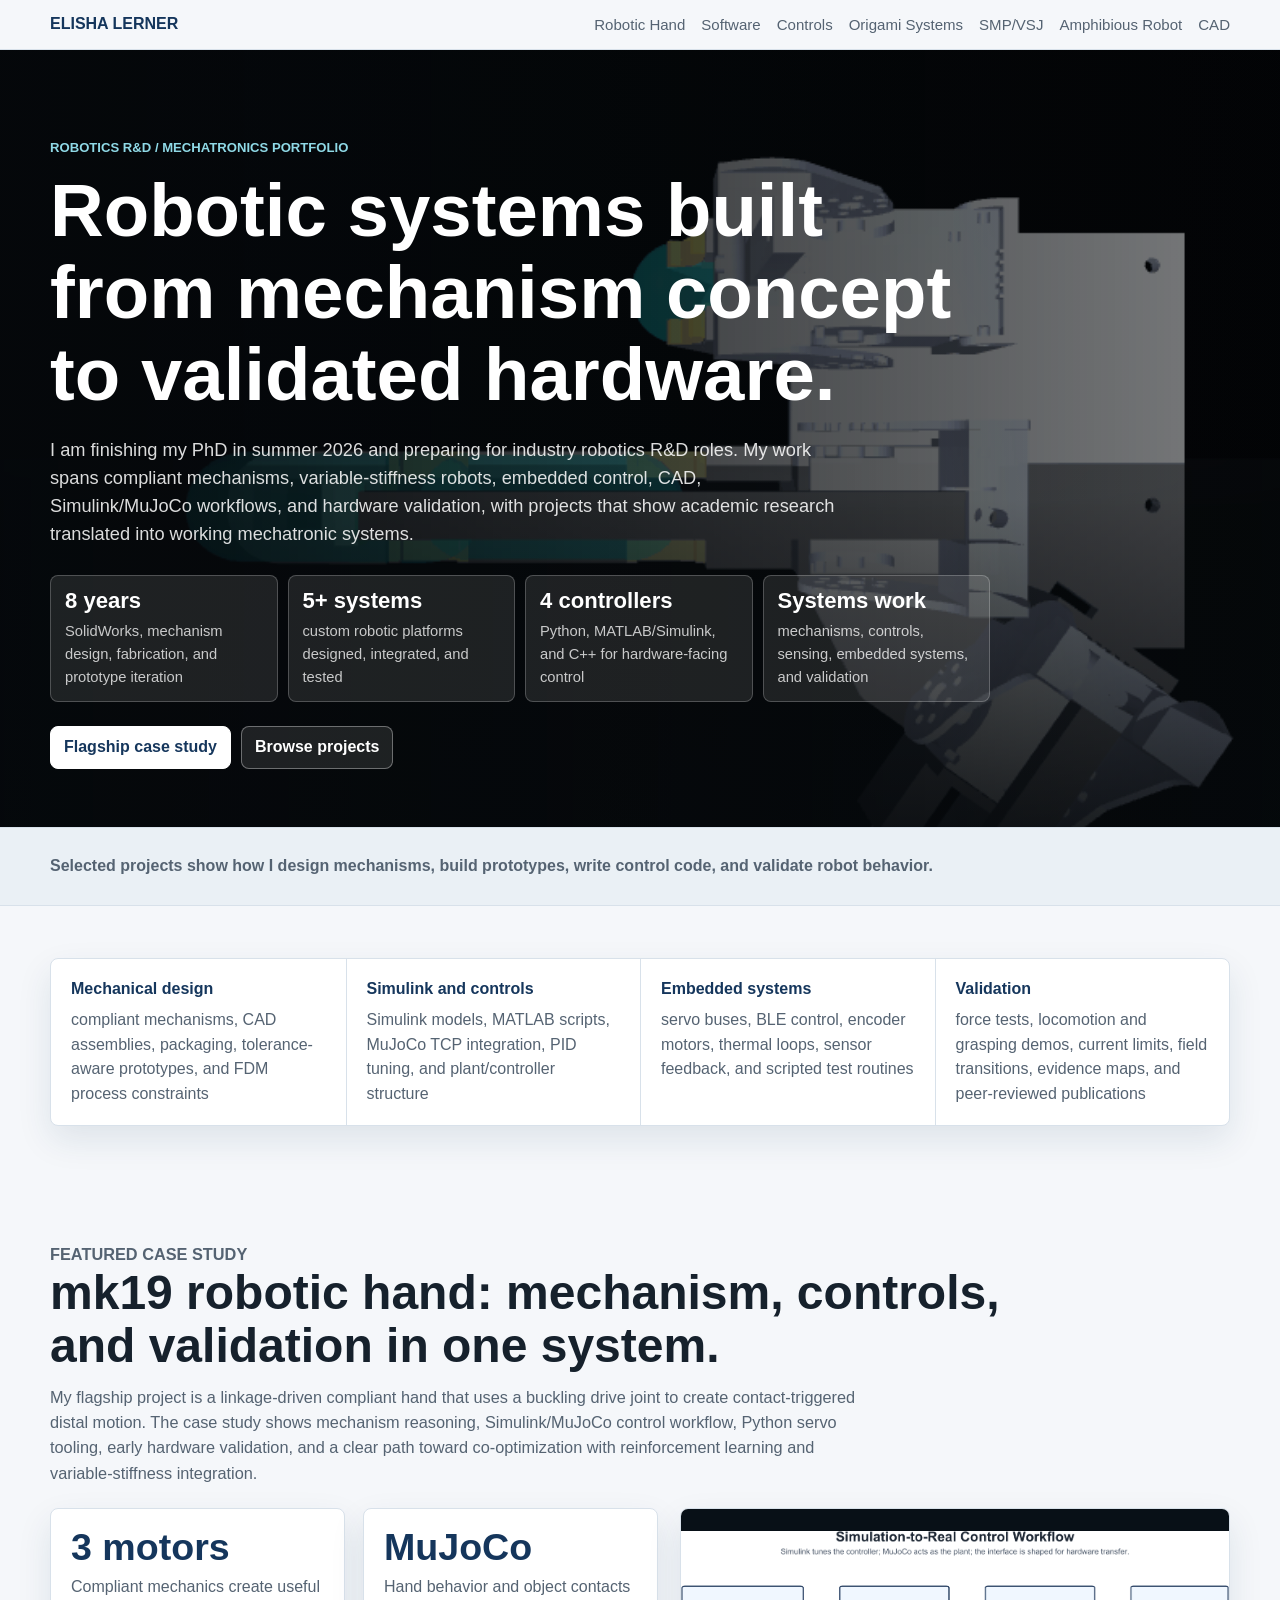
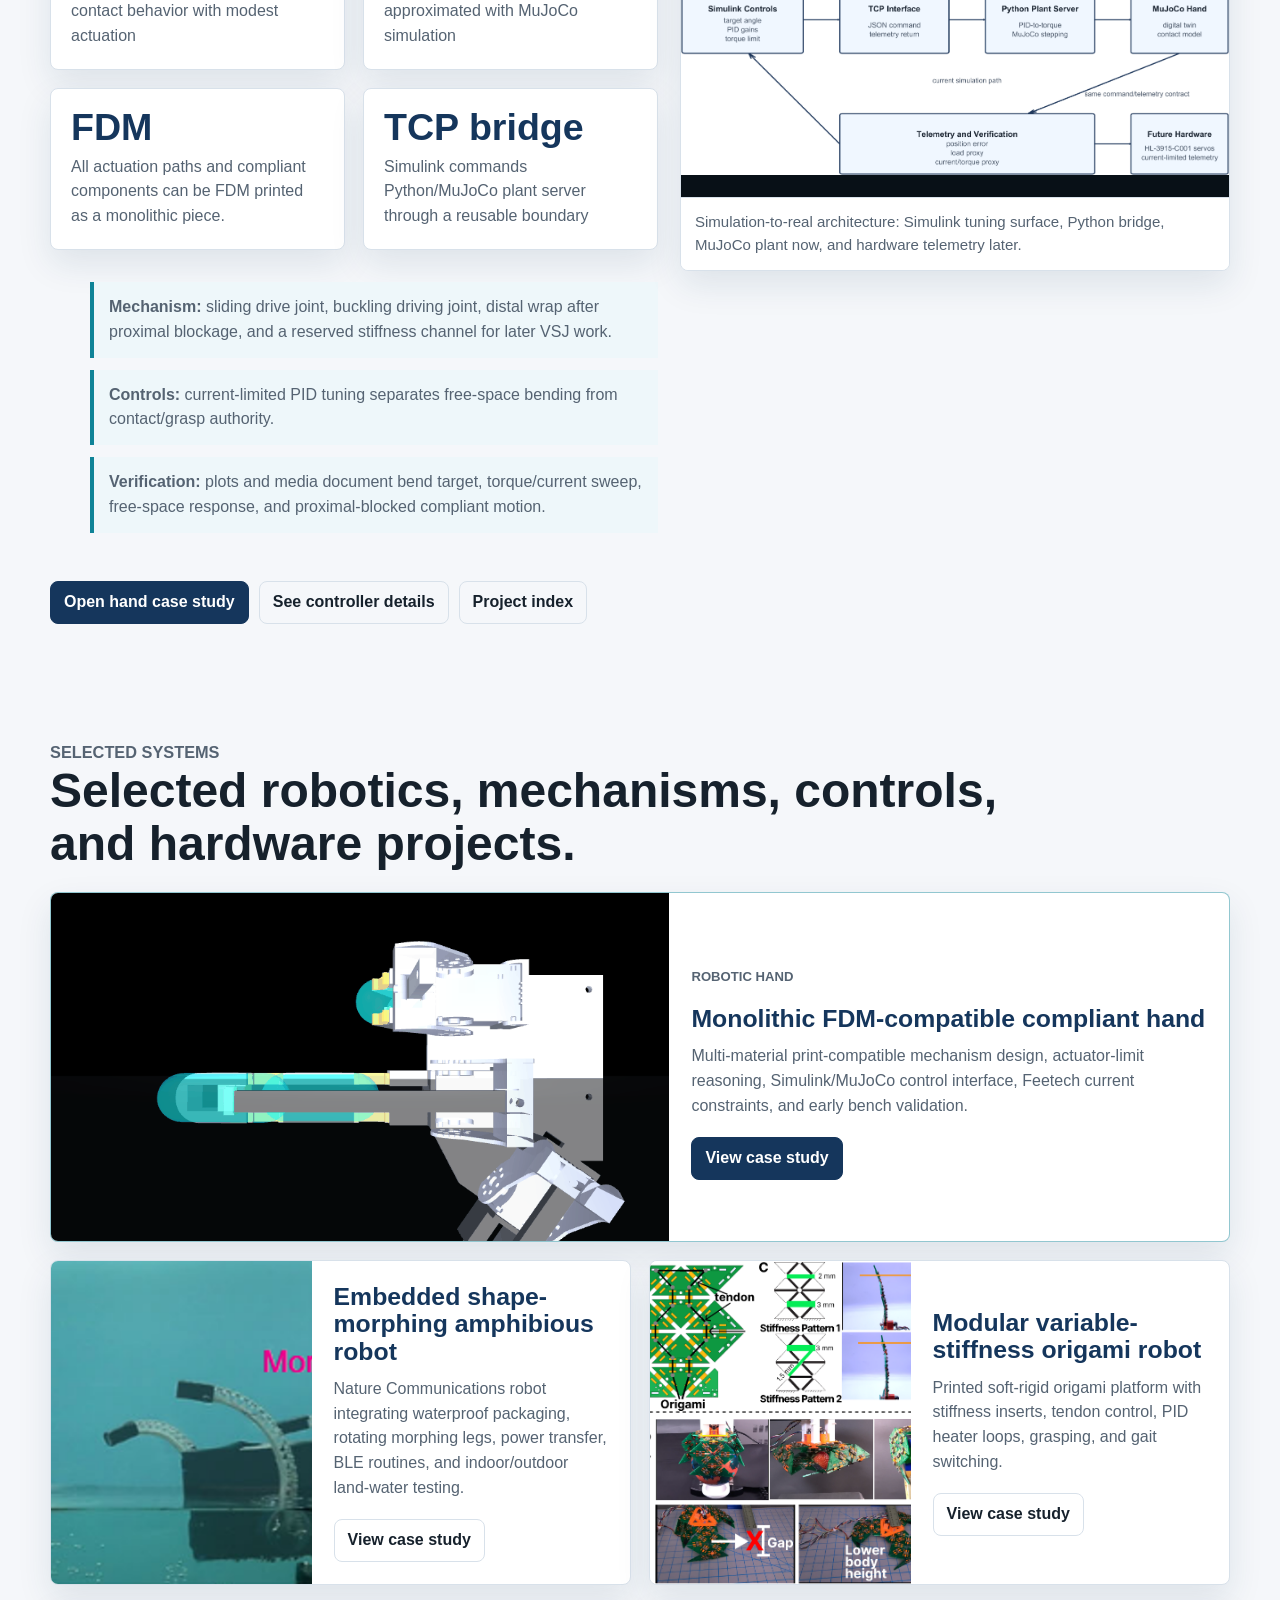
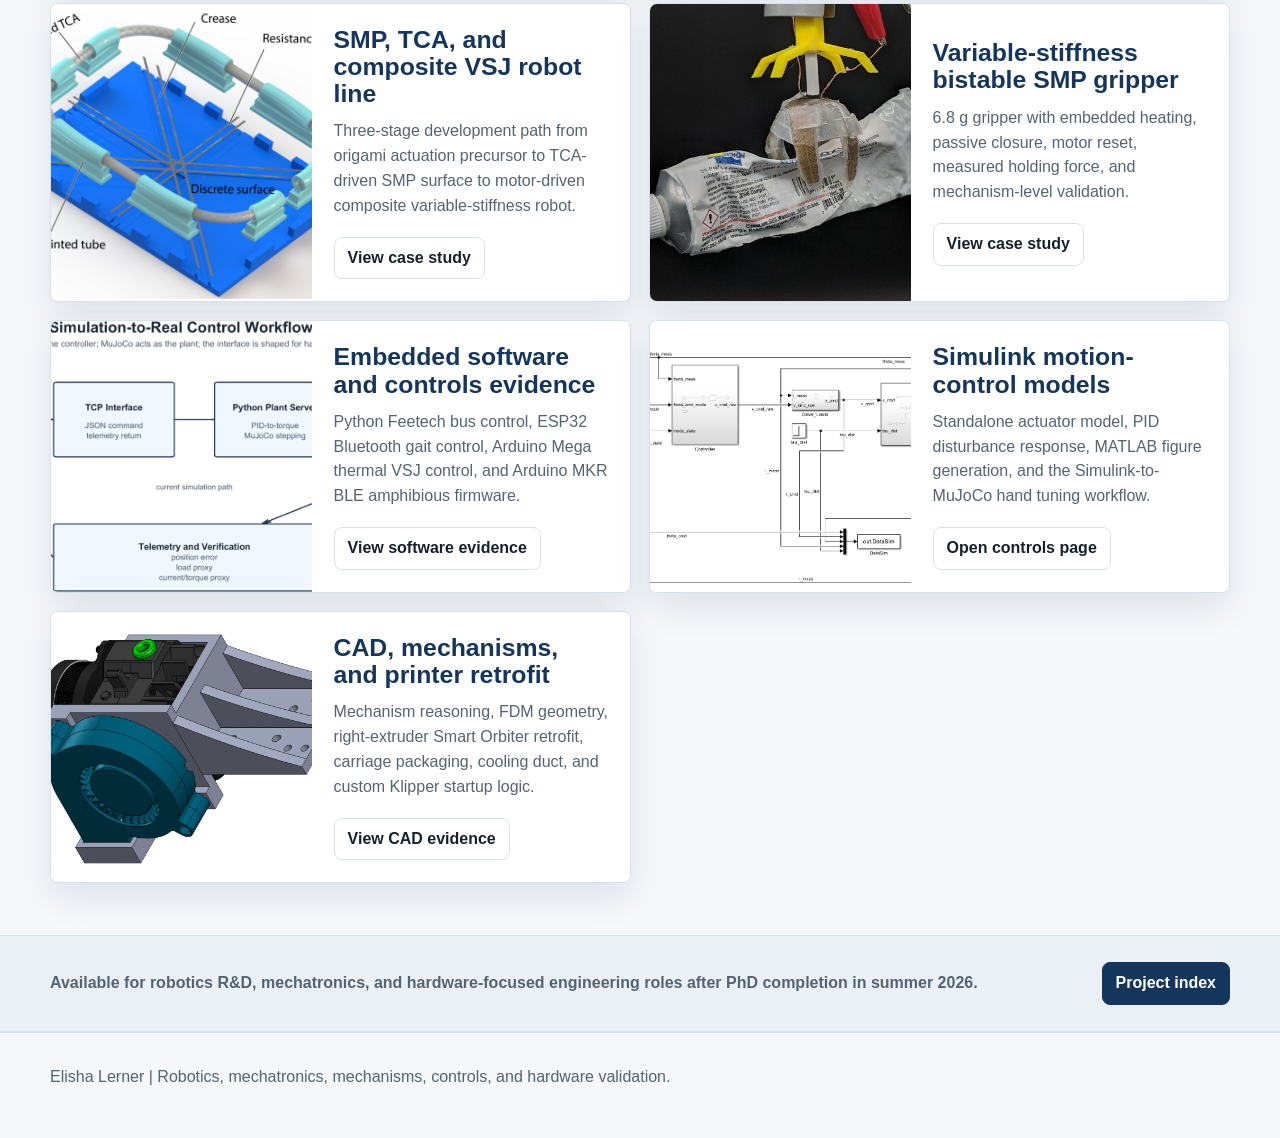
==== index.html @ 348d8ac0 "Publish portfolio site" ====
﻿<!doctype html>
<html lang="en">
<head>
  <meta charset="utf-8">
  <meta name="viewport" content="width=device-width, initial-scale=1">
  <title>Elisha Lerner | Mechatronics Portfolio</title>
  <link rel="stylesheet" href="style.css">
</head>
<body>
  <header class="topbar">
    <nav class="nav">
      <a class="brand" href="index.html">Elisha Lerner</a>
      <div class="links">
        <a href="hand.html">Robotic Hand</a>
        <a href="software.html">Software</a>
        <a href="controls.html">Controls</a>
        <a href="modular-origami.html">Origami Systems</a>
        <a href="smp-origami-tca.html">SMP/VSJ</a>
        <a href="amphibious.html">Amphibious Robot</a>
        <a href="cad.html">CAD</a>
        
      </div>
    </nav>
  </header>

  <section class="hero">
    <video src="assets/hand/free-space-step.mp4" autoplay loop muted playsinline poster="assets/hand/free-space-step-preview.png"></video>
    <div class="hero-content">
      <p class="eyebrow">Robotics R&amp;D / Mechatronics Portfolio</p>
      <h1>Robotic systems built from mechanism concept to validated hardware.</h1>
      <p class="lede">I am finishing my PhD in summer 2026 and preparing for industry robotics R&amp;D roles. My work spans compliant mechanisms, variable-stiffness robots, embedded control, CAD, Simulink/MuJoCo workflows, and hardware validation, with projects that show academic research translated into working mechatronic systems.</p>
      <div class="hero-proof">
        <div class="proof-item"><strong>8 years</strong><span>SolidWorks, mechanism design, fabrication, and prototype iteration</span></div>
        <div class="proof-item"><strong>5+ systems</strong><span>custom robotic platforms designed, integrated, and tested</span></div>
        <div class="proof-item"><strong>4 controllers</strong><span>Python, MATLAB/Simulink, and C++ for hardware-facing control</span></div>
        <div class="proof-item"><strong>Systems work</strong><span>mechanisms, controls, sensing, embedded systems, and validation</span></div>
      </div>
      <div class="actions">
        <a class="button primary" href="hand.html">Flagship case study</a>

        <a class="button" href="#projects">Browse projects</a>
      </div>
    </div>
  </section>

  <section class="summary-band">
    <div class="shell">
      <p><strong>Selected projects show how I design mechanisms, build prototypes, write control code, and validate robot behavior.</strong></p>
    </div>
  </section>

  <main class="shell">
    <section class="section">
      <div class="role-strip">
        <div><strong>Mechanical design</strong><span>compliant mechanisms, CAD assemblies, packaging, tolerance-aware prototypes, and FDM process constraints</span></div>
        <div><strong>Simulink and controls</strong><span>Simulink models, MATLAB scripts, MuJoCo TCP integration, PID tuning, and plant/controller structure</span></div>
        <div><strong>Embedded systems</strong><span>servo buses, BLE control, encoder motors, thermal loops, sensor feedback, and scripted test routines</span></div>
        <div><strong>Validation</strong><span>force tests, locomotion and grasping demos, current limits, field transitions, evidence maps, and peer-reviewed publications</span></div>
      </div>
    </section>

    <section class="section">
      <div class="section-head">
        <p class="eyebrow">Featured case study</p>
        <h2>mk19 robotic hand: mechanism, controls, and validation in one system.</h2>
        <p>My flagship project is a linkage-driven compliant hand that uses a buckling drive joint to create contact-triggered distal motion. The case study shows mechanism reasoning, Simulink/MuJoCo control workflow, Python servo tooling, early hardware validation, and a clear path toward co-optimization with reinforcement learning and variable-stiffness integration.</p>
      </div>
      <div class="lead-case">
        <div class="lead-copy">
          <div class="grid-2">
            <div class="metric"><strong>3 motors</strong><span>Compliant mechanics create useful contact behavior with modest actuation</span></div>
            <div class="metric"><strong>MuJoCo</strong><span>Hand behavior and object contacts approximated with MuJoCo simulation</span></div>
            <div class="metric"><strong>FDM</strong><span>All actuation paths and compliant components can be FDM printed as a monolithic piece.</span></div>
            <div class="metric"><strong>TCP bridge</strong><span>Simulink commands Python/MuJoCo plant server through a reusable boundary</span></div>
          </div>
          <ul class="timeline">
            <li><strong>Mechanism:</strong> sliding drive joint, buckling driving joint, distal wrap after proximal blockage, and a reserved stiffness channel for later VSJ work.</li>
            <li><strong>Controls:</strong> current-limited PID tuning separates free-space bending from contact/grasp authority.</li>
            <li><strong>Verification:</strong> plots and media document bend target, torque/current sweep, free-space response, and proximal-blocked compliant motion.</li>
          </ul>
          <div class="evidence-links">
            <a class="button primary" href="hand.html">Open hand case study</a>
            <a class="button" href="software.html">See controller details</a>
            <a class="button" href="roadmap.html">Project index</a>
          </div>
        </div>
        <figure class="wide-media">
          <img src="assets/hand/system-architecture.png" alt="Simulation-to-real robotic hand workflow">
          <figcaption>Simulation-to-real architecture: Simulink tuning surface, Python bridge, MuJoCo plant now, and hardware telemetry later.</figcaption>
        </figure>
      </div>
    </section>

    <section class="section" id="projects">
      <div class="section-head">
        <p class="eyebrow">Selected systems</p>
        <h2>Selected robotics, mechanisms, controls, and hardware projects.</h2>
      </div>
      <div class="project-grid">
        <article class="project-card featured">
          <img src="assets/hand/free-space-step-preview.png" alt="mk19 robotic hand simulation">
          <div>
            <p class="eyebrow">Robotic hand</p>
            <h3>Monolithic FDM-compatible compliant hand</h3>
            <p>Multi-material print-compatible mechanism design, actuator-limit reasoning, Simulink/MuJoCo control interface, Feetech current constraints, and early bench validation.</p>
            <a class="button primary" href="hand.html">View case study</a>
          </div>
        </article>
        <article class="project-card">
          <img src="assets/papers/amphibious_extra/swim-to-walk-overlay.png" alt="Amphibious robot swimming to walking transition overlay">
          <div>
            <h3>Embedded shape-morphing amphibious robot</h3>
            <p>Nature Communications robot integrating waterproof packaging, rotating morphing legs, power transfer, BLE routines, and indoor/outdoor land-water testing.</p>
            <a class="button" href="amphibious.html">View case study</a>
          </div>
        </article>
        <article class="project-card">
          <img src="assets/papers/modular_vsi/system-overview.png" alt="Modular origami robot">
          <div>
            <h3>Modular variable-stiffness origami robot</h3>
            <p>Printed soft-rigid origami platform with stiffness inserts, tendon control, PID heater loops, grasping, and gait switching.</p>
            <a class="button" href="modular-origami.html">View case study</a>
          </div>
        </article>
        <article class="project-card">
          <img src="assets/papers/tca_extra/exploded-tca-origami.png" alt="Exploded TCA-driven SMP origami module">
          <div>
            <h3>SMP, TCA, and composite VSJ robot line</h3>
            <p>Three-stage development path from origami actuation precursor to TCA-driven SMP surface to motor-driven composite variable-stiffness robot.</p>
            <a class="button" href="smp-origami-tca.html">View case study</a>
          </div>
        </article>
        <article class="project-card">
          <img src="assets/supporting/GripperHoldingGlue.png" alt="Compliant SMP gripper">
          <div>
            <h3>Variable-stiffness bistable SMP gripper</h3>
            <p>6.8 g gripper with embedded heating, passive closure, motor reset, measured holding force, and mechanism-level validation.</p>
            <a class="button" href="smp-gripper.html">View case study</a>
          </div>
        </article>
        <article class="project-card">
          <img src="assets/hand/system-architecture.png" alt="Software and controls architecture">
          <div>
            <h3>Embedded software and controls evidence</h3>
            <p>Python Feetech bus control, ESP32 Bluetooth gait control, Arduino Mega thermal VSJ control, and Arduino MKR BLE amphibious firmware.</p>
            <a class="button" href="software.html">View software evidence</a>
          </div>
        </article>
        <article class="project-card">
          <img src="assets/simulink/full-architecture.png" alt="Simulink actuator control architecture">
          <div>
            <h3>Simulink motion-control models</h3>
            <p>Standalone actuator model, PID disturbance response, MATLAB figure generation, and the Simulink-to-MuJoCo hand tuning workflow.</p>
            <a class="button" href="controls.html">Open controls page</a>
          </div>
        </article>
        <article class="project-card">
          <img src="assets/cad/printer/m3id-smart-orbit-assembly.png" alt="M3ID printer retrofit CAD assembly">
          <div>
            <h3>CAD, mechanisms, and printer retrofit</h3>
            <p>Mechanism reasoning, FDM geometry, right-extruder Smart Orbiter retrofit, carriage packaging, cooling duct, and custom Klipper startup logic.</p>
            <a class="button" href="cad.html">View CAD evidence</a>
          </div>
        </article>
      </div>
    </section>
  </main>

  <section class="summary-band">
    <div class="shell">
      <p><strong>Available for robotics R&amp;D, mechatronics, and hardware-focused engineering roles after PhD completion in summer 2026.</strong></p>
      <a class="button primary" href="roadmap.html">Project index</a>
    </div>
  </section>

  <footer class="footer">
    <div class="shell">Elisha Lerner | Robotics, mechatronics, mechanisms, controls, and hardware validation.</div>
  </footer>
</body>
</html>
---- style.css ----
:root {
  --ink: #16212c;
  --muted: #556372;
  --paper: #f5f7fa;
  --panel: #ffffff;
  --line: #d8e1ea;
  --blue: #15365c;
  --cyan: #0e8397;
  --orange: #b85a2a;
  --green: #16735d;
  --violet: #594b8a;
  --shadow: 0 14px 34px rgba(21, 54, 92, 0.10);
}

* { box-sizing: border-box; }
html { scroll-behavior: smooth; }
body {
  margin: 0;
  color: var(--ink);
  background: var(--paper);
  font-family: Aptos, Calibri, "Segoe UI", sans-serif;
  font-size: 16px;
  line-height: 1.55;
  overflow-x: hidden;
}
a { color: inherit; }
img, video { display: block; max-width: 100%; }
code {
  padding: 1px 5px;
  border-radius: 5px;
  background: #eef4f8;
  color: var(--blue);
}

.code-view {
  margin: 0;
  padding: 18px;
  overflow: auto;
  max-height: 78vh;
  color: #dce7ef;
  background: #0b141d;
  border: 1px solid #1e3347;
  border-radius: 8px;
  box-shadow: var(--shadow);
  font: 0.88rem/1.5 Consolas, "Cascadia Code", "Courier New", monospace;
  white-space: pre;
}

.code-view code {
  padding: 0;
  color: inherit;
  background: transparent;
}

.topbar {
  position: sticky;
  top: 0;
  z-index: 20;
  background: rgba(245, 247, 250, 0.94);
  border-bottom: 1px solid var(--line);
  backdrop-filter: blur(14px);
}

.nav {
  width: min(1180px, calc(100% - 36px));
  margin: 0 auto;
  display: flex;
  align-items: center;
  justify-content: space-between;
  gap: 18px;
  padding: 12px 0;
}

.brand {
  color: var(--blue);
  font-weight: 800;
  letter-spacing: 0;
  text-transform: uppercase;
  text-decoration: none;
  white-space: nowrap;
}

.links {
  display: flex;
  flex-wrap: wrap;
  justify-content: flex-end;
  gap: 12px 16px;
  color: var(--muted);
  font-size: 0.94rem;
}

.links a {
  text-decoration: none;
}

.links a:hover,
.links a:focus-visible {
  color: var(--blue);
}

.hero {
  min-height: 650px;
  position: relative;
  display: grid;
  align-items: end;
  overflow: hidden;
  background: #05080b;
}

.hero video,
.hero img.bg {
  position: absolute;
  inset: 0;
  width: 100%;
  height: 100%;
  object-fit: cover;
  opacity: 0.72;
}

.hero::after {
  content: "";
  position: absolute;
  inset: 0;
  background:
    linear-gradient(90deg, rgba(5, 8, 11, 0.94), rgba(5, 8, 11, 0.66) 50%, rgba(5, 8, 11, 0.30)),
    linear-gradient(0deg, rgba(5, 8, 11, 0.78), rgba(5, 8, 11, 0.05) 42%);
}

.hero-content {
  position: relative;
  z-index: 1;
  width: min(1180px, calc(100% - 36px));
  margin: 0 auto;
  padding: 88px 0 58px;
  color: white;
}

.eyebrow {
  margin: 0 0 12px;
  color: #8fd9e6;
  font-weight: 800;
  letter-spacing: 0;
  text-transform: uppercase;
  font-size: 0.82rem;
}

h1, h2, h3 {
  margin: 0;
  line-height: 1.1;
  letter-spacing: 0;
}

h1 {
  max-width: 940px;
  font-size: 4.65rem;
  overflow-wrap: break-word;
}

.hero-content .lede {
  max-width: 790px;
  margin: 20px 0 0;
  color: rgba(255,255,255,0.86);
  font-size: 1.14rem;
}

.hero-proof {
  display: grid;
  grid-template-columns: repeat(4, minmax(0, 1fr));
  gap: 10px;
  max-width: 940px;
  margin-top: 26px;
}

.proof-item {
  min-height: 96px;
  padding: 13px 14px;
  border: 1px solid rgba(255,255,255,0.22);
  border-radius: 8px;
  background: rgba(255,255,255,0.10);
}

.proof-item strong {
  display: block;
  color: #fff;
  font-size: 1.38rem;
  line-height: 1.1;
}

.proof-item span {
  display: block;
  margin-top: 7px;
  color: rgba(255,255,255,0.76);
  font-size: 0.92rem;
}

.actions, .chips, .tag-list {
  display: flex;
  flex-wrap: wrap;
  gap: 10px;
  margin-top: 24px;
}

.button, .chip, .tag {
  display: inline-flex;
  align-items: center;
  min-height: 38px;
  border: 1px solid var(--line);
  border-radius: 8px;
  padding: 8px 13px;
  text-decoration: none;
  font-weight: 700;
}

.button.primary {
  color: #fff;
  background: var(--blue);
  border-color: var(--blue);
}

.button:hover,
.button:focus-visible {
  border-color: var(--cyan);
}

.hero .button {
  color: #fff;
  border-color: rgba(255,255,255,0.35);
  background: rgba(255,255,255,0.10);
}

.hero .button.primary {
  background: #fff;
  color: var(--blue);
  border-color: #fff;
}

.chip, .tag {
  min-height: 32px;
  color: var(--muted);
  background: #eef4f7;
  border-color: #dbe7ef;
  font-size: 0.88rem;
}

.hero .chip {
  color: rgba(255,255,255,0.86);
  background: rgba(255,255,255,0.10);
  border-color: rgba(255,255,255,0.20);
}

.shell {
  width: min(1180px, calc(100% - 36px));
  margin: 0 auto;
}

.section {
  padding: 52px 0;
}

.section.tight {
  padding: 34px 0;
}

.section-head {
  margin-bottom: 22px;
}

.section-head h2 {
  max-width: 980px;
  font-size: 3rem;
}

.section-head p {
  max-width: 820px;
  margin: 12px 0 0;
  color: var(--muted);
  font-size: 1.02rem;
}

.grid-2, .grid-3, .grid-4 {
  display: grid;
  gap: 18px;
}

.grid-2 { grid-template-columns: repeat(2, minmax(0, 1fr)); }
.grid-3 { grid-template-columns: repeat(3, minmax(0, 1fr)); }
.grid-4 { grid-template-columns: repeat(4, minmax(0, 1fr)); }

.panel, .card, .metric, figure, .quote-box, .case-snapshot, .role-strip {
  background: var(--panel);
  border: 1px solid var(--line);
  border-radius: 8px;
  box-shadow: var(--shadow);
}

.panel, .card, .metric, .quote-box, .case-snapshot {
  padding: 20px;
}

.card h3, .panel h3, .case-snapshot h3 {
  color: var(--blue);
  font-size: 1.18rem;
  margin-bottom: 9px;
}

.card p, .panel p, .metric span, figcaption, li, .case-snapshot p {
  color: var(--muted);
}

.metric strong {
  display: block;
  color: var(--blue);
  font-size: 2.35rem;
  line-height: 1;
  overflow-wrap: anywhere;
}

.metric span {
  display: block;
  margin-top: 8px;
}

.role-strip {
  display: grid;
  grid-template-columns: repeat(4, minmax(0, 1fr));
  overflow: hidden;
}

.role-strip div {
  padding: 18px 20px;
  border-left: 1px solid var(--line);
}

.role-strip div:first-child {
  border-left: 0;
}

.role-strip strong {
  display: block;
  color: var(--blue);
  margin-bottom: 6px;
}

.role-strip span {
  color: var(--muted);
}

.case-snapshot {
  display: grid;
  grid-template-columns: 0.85fr 1.15fr;
  gap: 18px;
  align-items: start;
  margin-bottom: 22px;
}

.snapshot-label {
  margin: 0;
  color: var(--orange);
  font-weight: 800;
  text-transform: uppercase;
  font-size: 0.8rem;
}

.case-snapshot ul {
  margin: 0;
  padding: 0;
  display: grid;
  gap: 10px;
}

.case-snapshot li {
  list-style: none;
  padding: 0 0 0 14px;
  border-left: 3px solid var(--cyan);
}

.evidence-links {
  display: flex;
  flex-wrap: wrap;
  gap: 10px;
  margin-top: 16px;
}

figure { margin: 0; overflow: hidden; }

figure img, figure video {
  width: 100%;
  background: #081017;
}

figcaption {
  padding: 12px 14px 14px;
  border-top: 1px solid var(--line);
  background: #fff;
  font-size: 0.94rem;
}

.wide-media img, .wide-media video { aspect-ratio: 16 / 8.4; object-fit: contain; }
.media-fill img, .media-fill video { aspect-ratio: 16 / 9; object-fit: cover; }
.media-contain img, .media-contain video {
  width: 100%;
  aspect-ratio: 16 / 10;
  object-fit: contain;
  padding: 10px;
  background: #f7f9fb;
}
.diagram-media img, .diagram-media video { aspect-ratio: 4 / 3; }
.compact-section { padding-top: 18px; }

.project-detail {
  display: grid;
  grid-template-columns: 0.95fr 1.05fr;
  gap: 18px;
  align-items: start;
}

.fact-list {
  margin: 0;
  padding: 0;
  display: grid;
  gap: 10px;
}

.fact-list li {
  list-style: none;
  padding: 12px 14px;
  background: #eef4f8;
  border-left: 4px solid var(--cyan);
}

.lead-case {
  display: grid;
  grid-template-columns: 1.05fr 0.95fr;
  gap: 22px;
  align-items: start;
}

.lead-copy {
  display: grid;
  gap: 16px;
}

.timeline {
  display: grid;
  gap: 12px;
}

.timeline li {
  list-style: none;
  padding: 13px 15px;
  border-left: 4px solid var(--cyan);
  background: #eef7fa;
}

.table-wrap {
  overflow-x: auto;
  background: #fff;
  border: 1px solid var(--line);
  border-radius: 8px;
}

table {
  width: 100%;
  border-collapse: collapse;
}

th, td {
  padding: 12px 14px;
  border-top: 1px solid var(--line);
  text-align: left;
  vertical-align: top;
}

thead th {
  border-top: 0;
  color: var(--blue);
  background: #eaf1f7;
  font-size: 0.84rem;
  text-transform: uppercase;
  letter-spacing: 0;
}

td { color: var(--muted); }

.status {
  display: inline-block;
  border-radius: 6px;
  padding: 3px 8px;
  color: #fff;
  background: var(--green);
  font-weight: 800;
  font-size: 0.78rem;
}

.warning { color: var(--orange); font-weight: 800; }
.source-note { margin-top: 18px; }

.page-hero {
  background: #dfe8ef;
  border-bottom: 1px solid var(--line);
}

.page-hero .shell {
  padding: 56px 0 42px;
}

.page-hero h1 {
  color: var(--blue);
  max-width: 980px;
  font-size: 4rem;
}

.page-hero p {
  max-width: 840px;
  margin: 18px 0 0;
  color: var(--muted);
  font-size: 1.08rem;
}

.footer {
  padding: 32px 0 48px;
  border-top: 1px solid var(--line);
  color: var(--muted);
}

.project-grid {
  display: grid;
  grid-template-columns: repeat(2, minmax(0, 1fr));
  gap: 18px;
}

.project-card {
  display: grid;
  grid-template-columns: 0.9fr 1.1fr;
  gap: 0;
  min-height: 260px;
  overflow: hidden;
  background: var(--panel);
  border: 1px solid var(--line);
  border-radius: 8px;
  box-shadow: var(--shadow);
}

.project-card.featured {
  grid-column: 1 / -1;
  grid-template-columns: 1.05fr 0.95fr;
  min-height: 330px;
  border-color: rgba(14, 131, 151, 0.45);
}

.project-card img {
  width: 100%;
  height: 100%;
  min-height: 260px;
  object-fit: cover;
  background: #071016;
}

.project-card > div {
  padding: 22px;
  display: flex;
  flex-direction: column;
  align-items: flex-start;
  justify-content: center;
}

.project-card h3 {
  color: var(--blue);
  font-size: 1.55rem;
}

.project-card p {
  margin: 12px 0 18px;
  color: var(--muted);
}

.summary-band {
  background: #eaf0f5;
  border-top: 1px solid var(--line);
  border-bottom: 1px solid var(--line);
}

.summary-band .shell {
  padding: 26px 0;
  display: flex;
  justify-content: space-between;
  gap: 18px;
  align-items: center;
}

.summary-band p {
  margin: 0;
  color: var(--muted);
}

@media (max-width: 1000px) {
  h1 { font-size: 3.7rem; }
  .page-hero h1 { font-size: 3.35rem; }
  .section-head h2 { font-size: 2.45rem; }
  .hero-proof, .role-strip, .grid-4 { grid-template-columns: repeat(2, minmax(0, 1fr)); }
}

@media (max-width: 900px) {
  .shell, .nav, .hero-content {
    width: calc(100% - 28px);
    max-width: 1180px;
  }

  .nav {
    align-items: flex-start;
    flex-direction: column;
    gap: 10px;
  }

  .links {
    width: 100%;
    display: flex;
    flex-wrap: nowrap;
    justify-content: flex-start;
    gap: 8px;
    overflow-x: auto;
    padding-bottom: 4px;
  }

  .links a {
    flex: 0 0 auto;
    padding: 7px 10px;
    border: 1px solid var(--line);
    border-radius: 8px;
    background: #fff;
  }

  .lead-case,
  .grid-2,
  .grid-3,
  .project-grid,
  .project-card,
  .project-card.featured,
  .project-detail,
  .case-snapshot {
    grid-template-columns: 1fr;
  }

  .project-card.featured { grid-column: auto; }
  .hero { min-height: auto; }
  h1 { font-size: 2.7rem; }
  .hero-content h1,
  .hero-content .lede,
  .hero-proof,
  .hero .actions {
    max-width: 360px;
  }
  .hero-proof {
    grid-template-columns: 1fr;
  }
  .page-hero h1 { font-size: 2.65rem; }
  .section-head h2 { font-size: 2.25rem; }
  .role-strip div:nth-child(odd) { border-left: 0; }
}

@media (max-width: 620px) {
  .shell, .nav, .hero-content {
    width: calc(100% - 22px);
    max-width: 1180px;
  }
  .hero-content { padding: 76px 0 44px; }
  .section { padding: 38px 0; }
  h1 { font-size: 2.32rem; }
  .page-hero h1 { font-size: 2.55rem; }
  .section-head h2 { font-size: 2rem; }
  .hero-proof, .role-strip, .grid-4 { grid-template-columns: 1fr; }
  .role-strip div { border-left: 0; border-top: 1px solid var(--line); }
  .role-strip div:first-child { border-top: 0; }
  .metric strong { font-size: 2rem; }
  .summary-band .shell { display: block; }
  .summary-band .button { margin-top: 12px; }
}
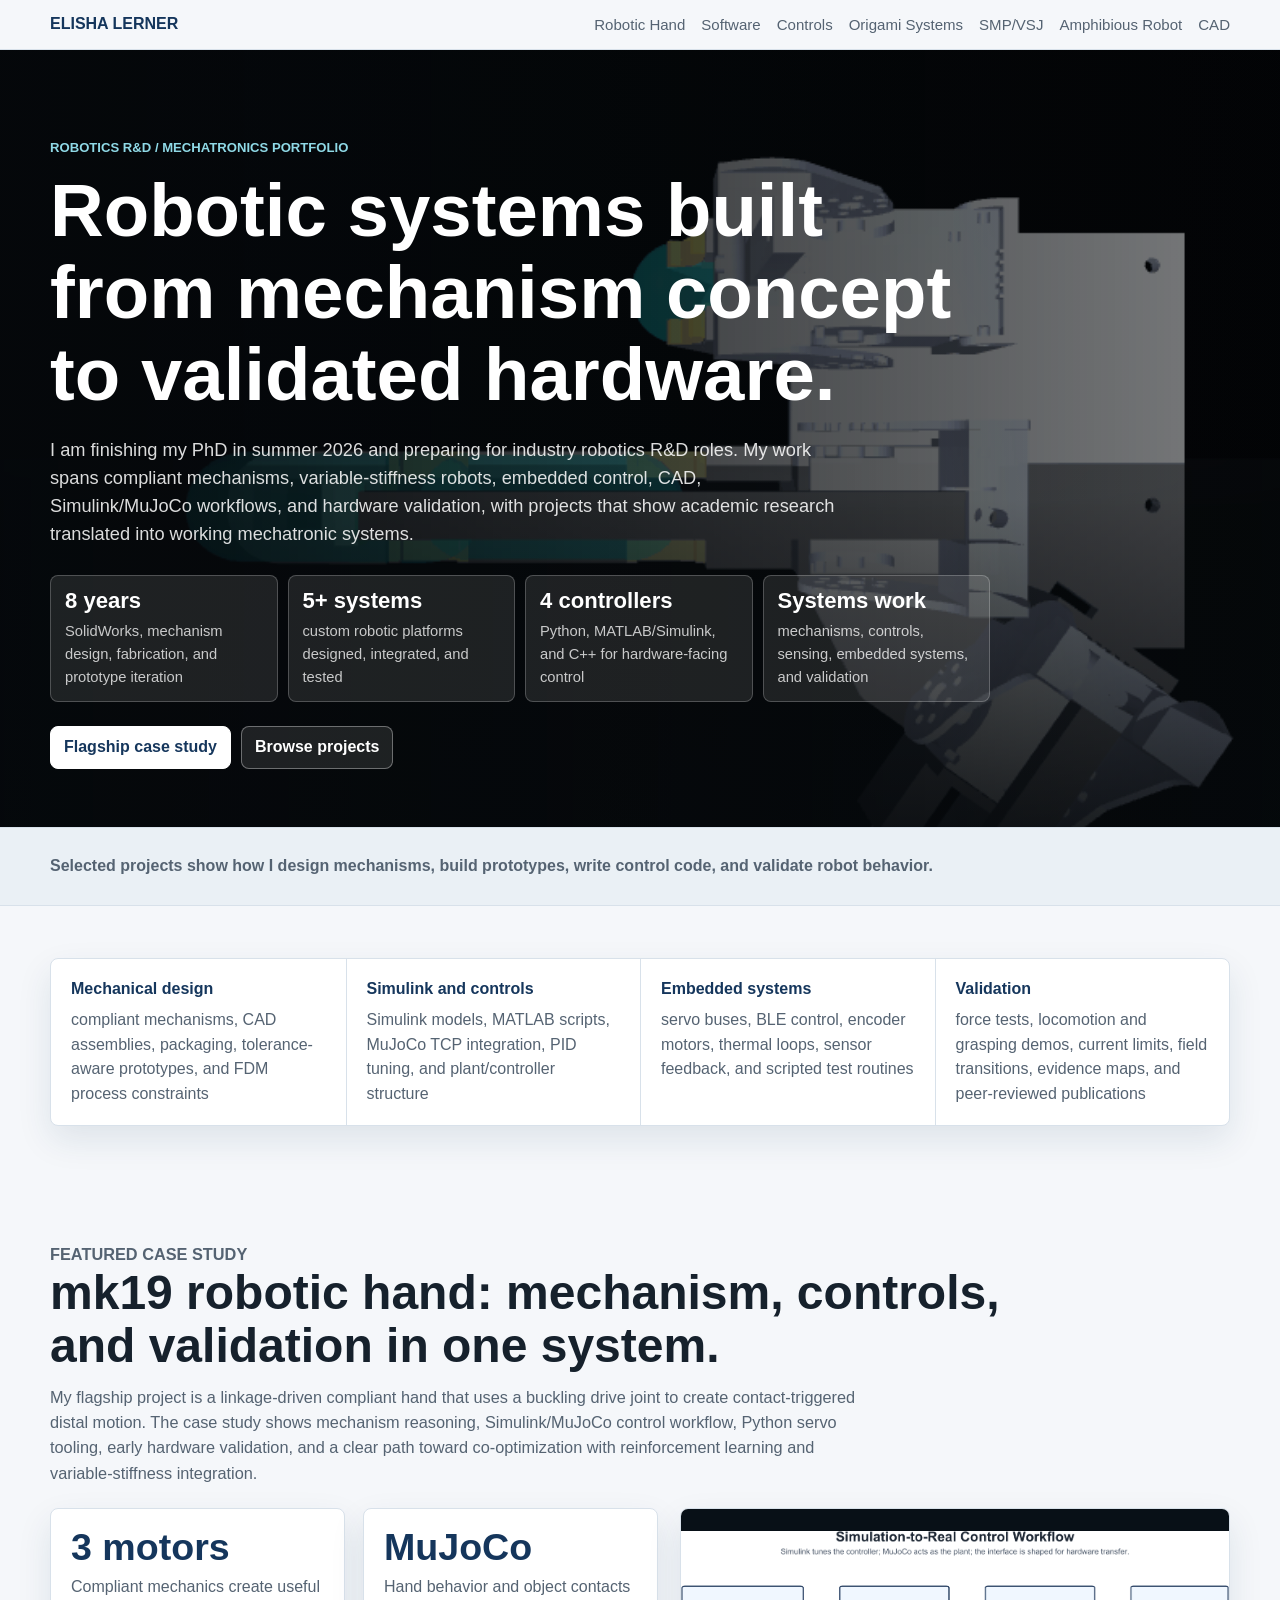
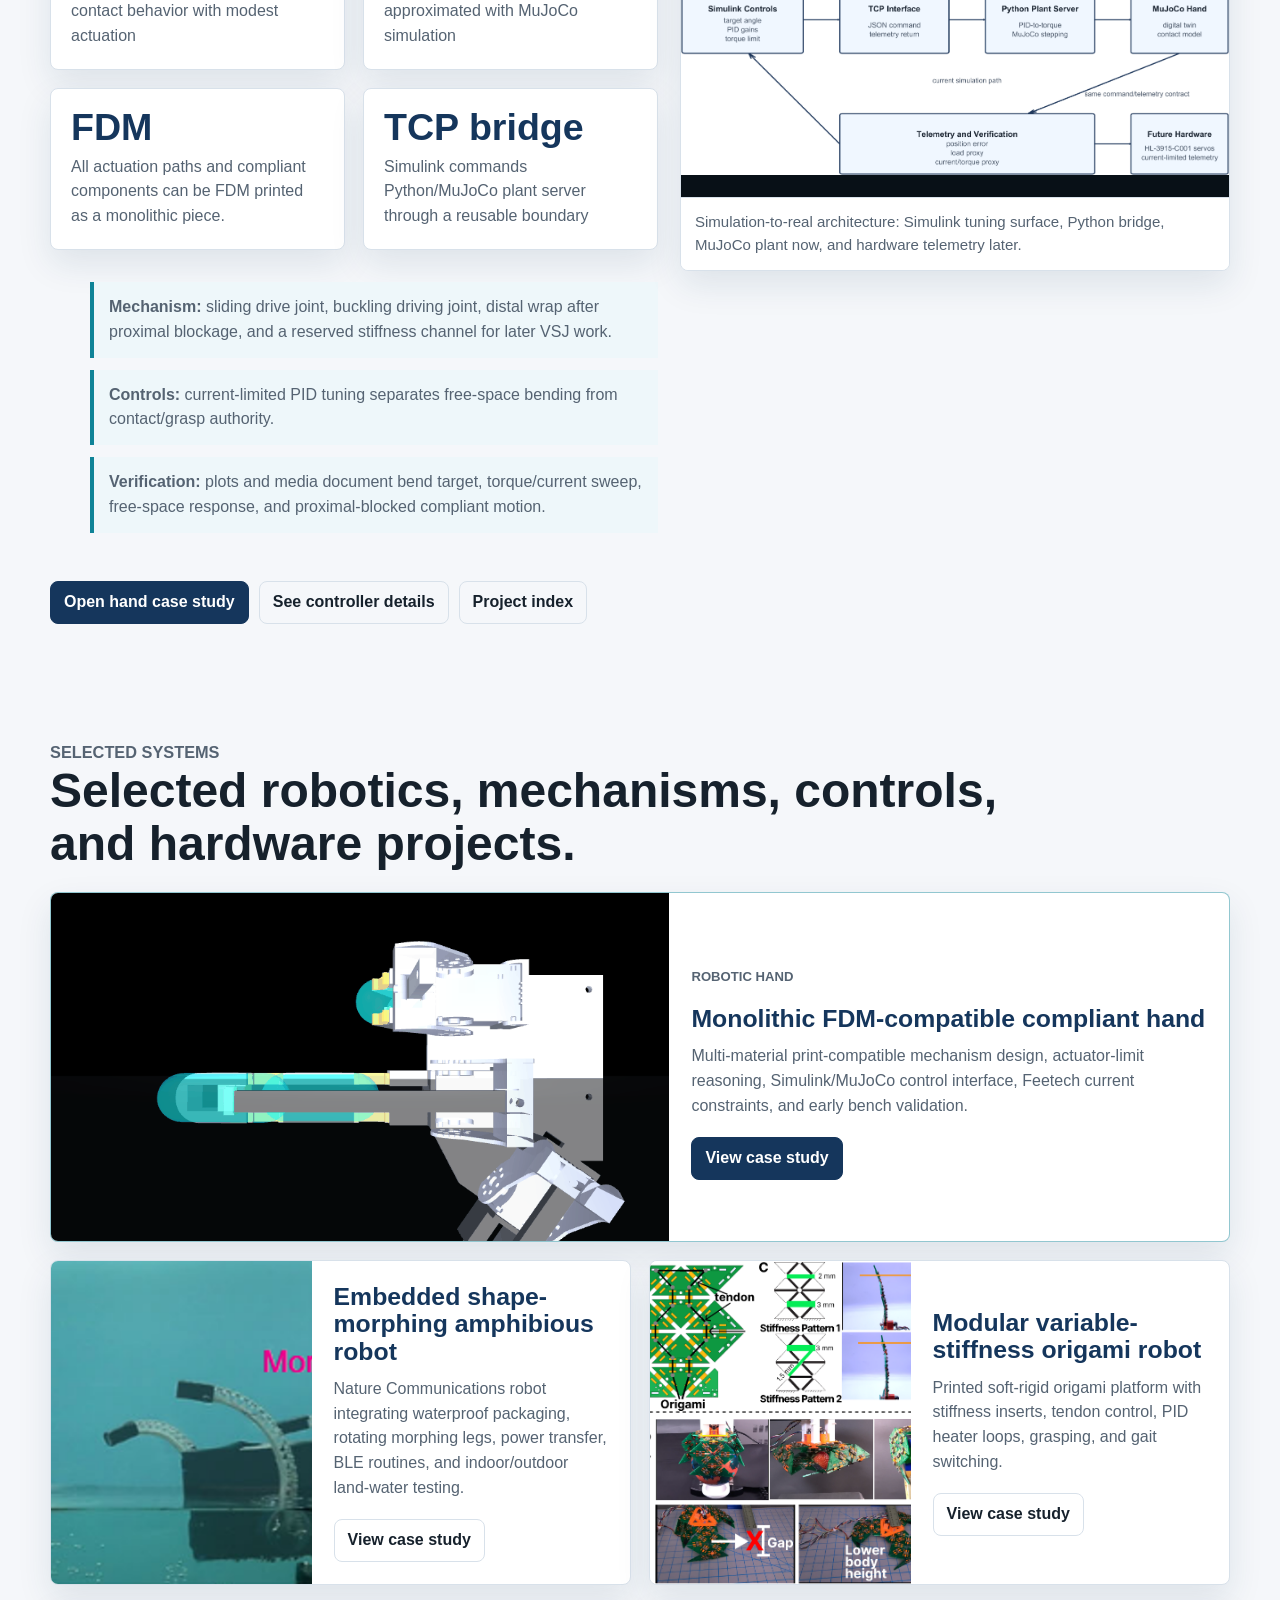
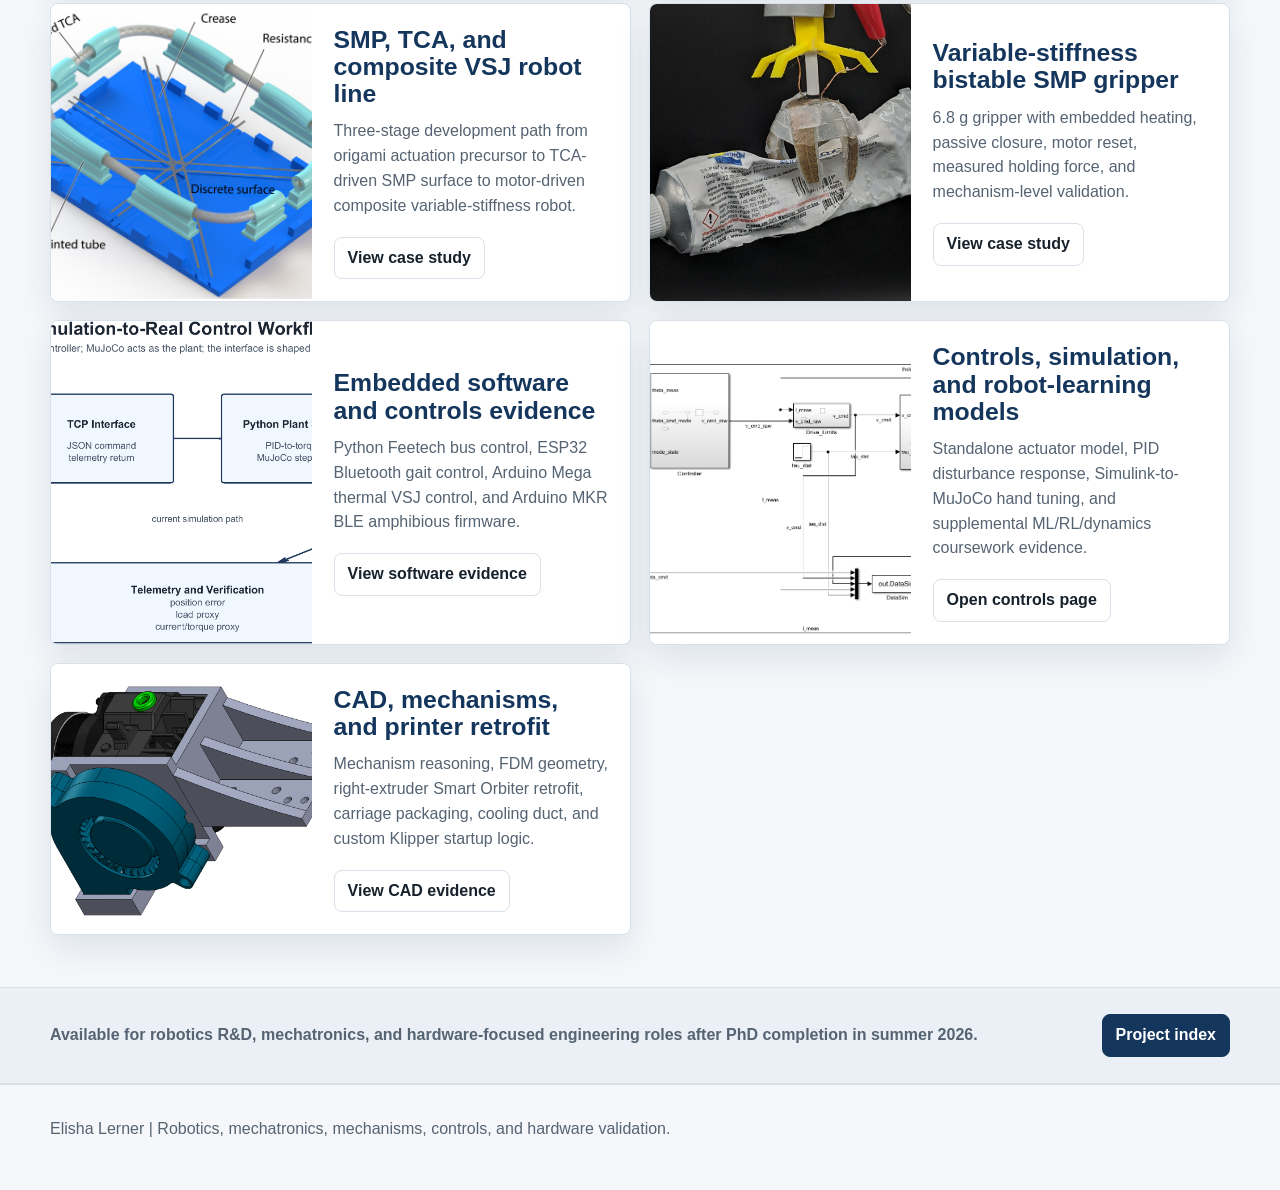
==== commit acfda7c3: "Add supplemental controls coursework evidence" ====
--- a/index.html
+++ b/index.html
@@ -149,8 +149,8 @@
         <article class="project-card">
           <img src="assets/simulink/full-architecture.png" alt="Simulink actuator control architecture">
           <div>
-            <h3>Simulink motion-control models</h3>
-            <p>Standalone actuator model, PID disturbance response, MATLAB figure generation, and the Simulink-to-MuJoCo hand tuning workflow.</p>
+            <h3>Controls, simulation, and robot-learning models</h3>
+            <p>Standalone actuator model, PID disturbance response, Simulink-to-MuJoCo hand tuning, and supplemental ML/RL/dynamics coursework evidence.</p>
             <a class="button" href="controls.html">Open controls page</a>
           </div>
         </article>
--- a/style.css
+++ b/style.css
@@ -602,7 +602,7 @@
 
 @media (max-width: 900px) {
   .shell, .nav, .hero-content {
-    width: calc(100% - 28px);
+    width: calc(100vw - 28px);
     max-width: 1180px;
   }
 
@@ -660,7 +660,7 @@
 
 @media (max-width: 620px) {
   .shell, .nav, .hero-content {
-    width: calc(100% - 22px);
+    width: calc(100vw - 22px);
     max-width: 1180px;
   }
   .hero-content { padding: 76px 0 44px; }
@@ -668,6 +668,19 @@
   h1 { font-size: 2.32rem; }
   .page-hero h1 { font-size: 2.55rem; }
   .section-head h2 { font-size: 2rem; }
+  .page-hero h1,
+  .page-hero p,
+  .section-head h2,
+  .section-head p,
+  .case-snapshot h3,
+  .case-snapshot p,
+  .case-snapshot li,
+  .panel h3,
+  .panel p,
+  figcaption {
+    max-width: 340px;
+    overflow-wrap: anywhere;
+  }
   .hero-proof, .role-strip, .grid-4 { grid-template-columns: 1fr; }
   .role-strip div { border-left: 0; border-top: 1px solid var(--line); }
   .role-strip div:first-child { border-top: 0; }
